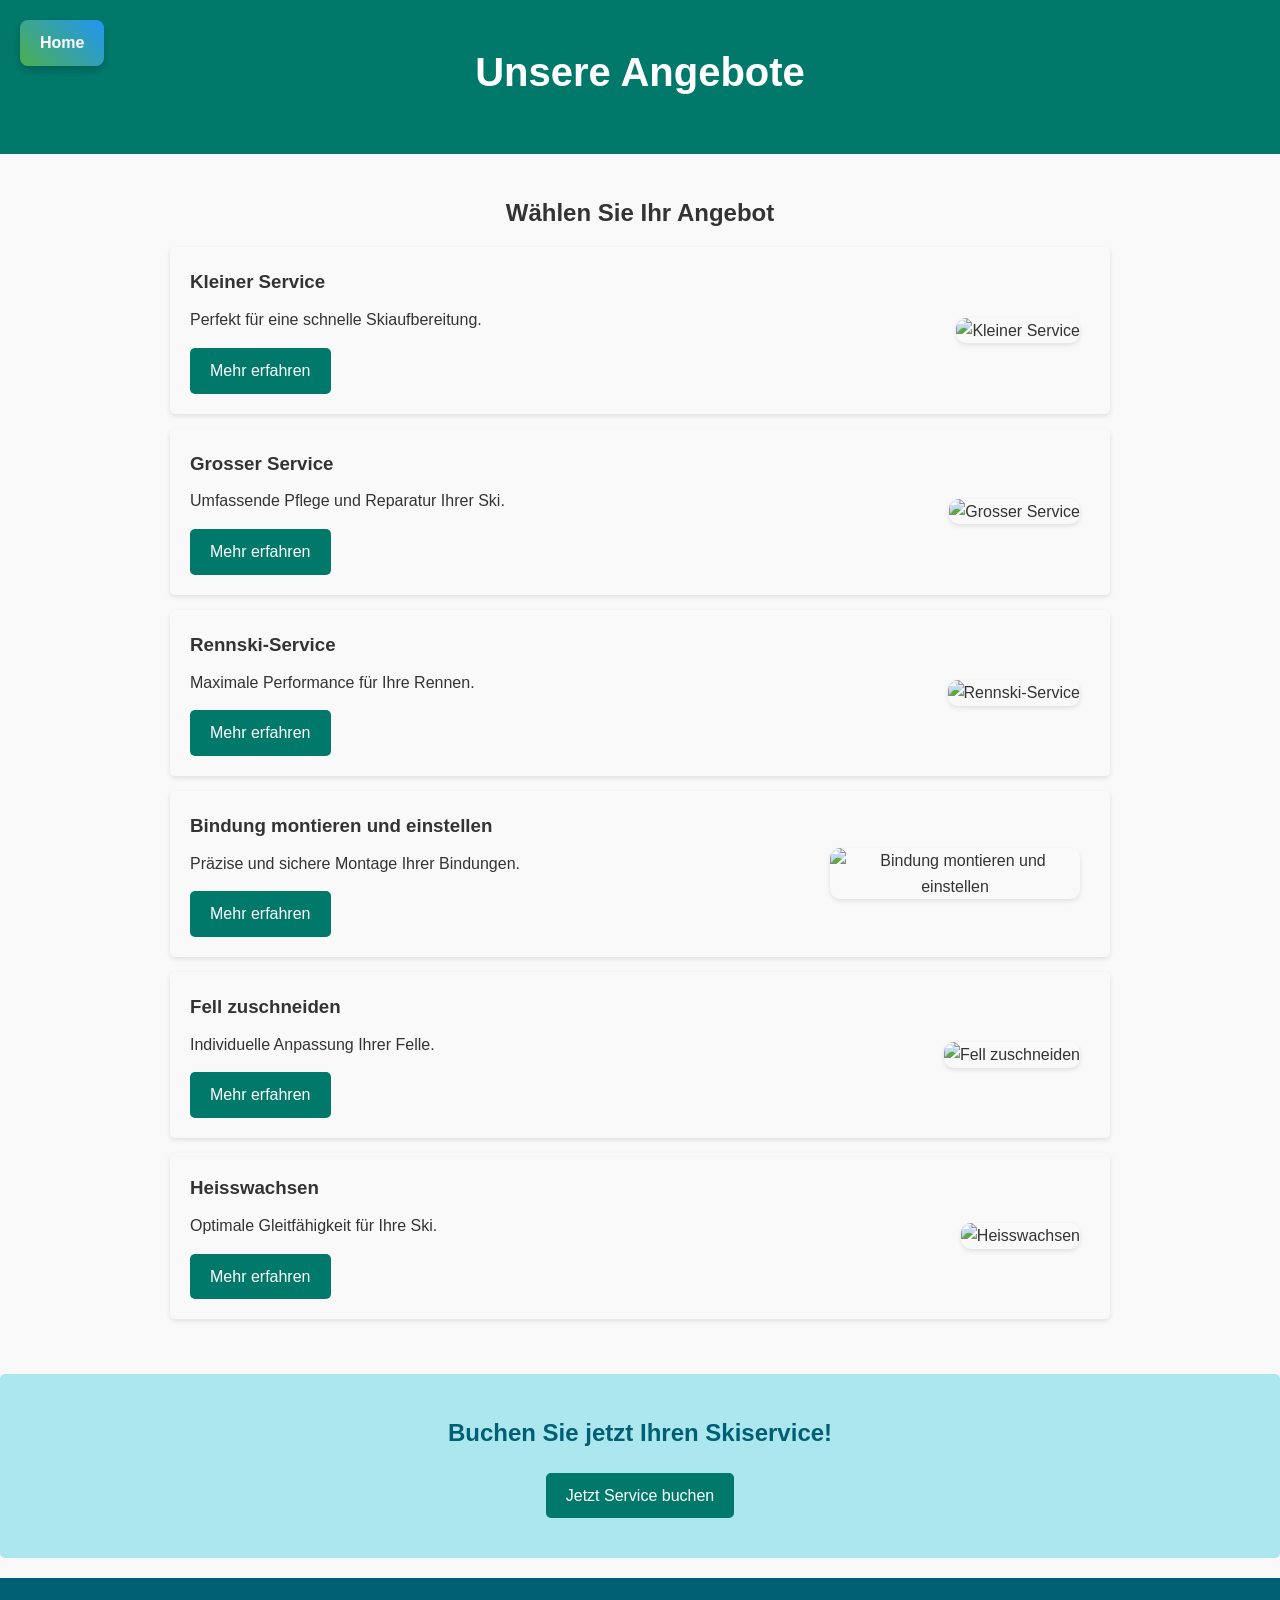
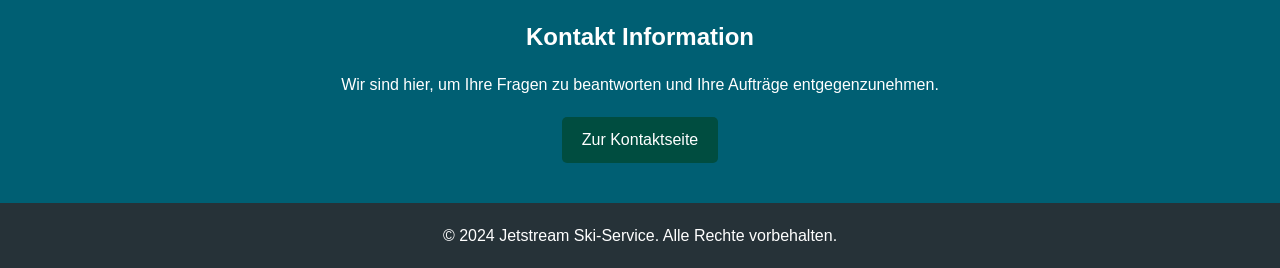
==== angebote.html @ f8b1b1ee "Add files via upload" ====
<!DOCTYPE html>
<html lang="de">
<head>
    <meta charset="UTF-8">
    <meta name="viewport" content="width=device-width, initial-scale=1.0">
    <title>Angebote | Jetstream Ski-Service</title>
    <link rel="stylesheet" href="style.css">
</head>
<body>

    <a href="index.html" class="top-left-button">Home</a>

    <header>
        <h1>Unsere Angebote</h1>
    </header>

    <section class="angebote-list">
        <h2>Wählen Sie Ihr Angebot</h2>

        <!-- Angebot 1 -->
        <div class="angebot-item">
            <div class="angebot-content">
                <h3>Kleiner Service</h3>
                <p>Perfekt für eine schnelle Skiaufbereitung.</p>
                <a href="kleiner-service.html" class="btn">Mehr erfahren</a>
            </div>
            <div class="angebot-photo">
                <img src="assets\Images\Photo1-1676316687-1024x1024.jpg" alt="Kleiner Service">
            </div>
        </div>

        <!-- Angebot 2 -->
        <div class="angebot-item">
            <div class="angebot-content">
                <h3>Grosser Service</h3>
                <p>Umfassende Pflege und Reparatur Ihrer Ski.</p>
                <a href="grosser-service.html" class="btn">Mehr erfahren</a>
            </div>
            <div class="angebot-photo">
                <img src="assets\Images\Photo2-1369519319-612x612.jpg" alt="Grosser Service">
            </div>
        </div>

        <!-- Angebot 3 -->
        <div class="angebot-item">
            <div class="angebot-content">
                <h3>Rennski-Service</h3>
                <p>Maximale Performance für Ihre Rennen.</p>
                <a href="rennski-service.html" class="btn">Mehr erfahren</a>
            </div>
            <div class="angebot-photo">
                <img src="assets\Images\Photo3-1182818811-612x612.jpg" alt="Rennski-Service">
            </div>
        </div>

        <!-- Angebot 4 -->
        <div class="angebot-item">
            <div class="angebot-content">
                <h3>Bindung montieren und einstellen</h3>
                <p>Präzise und sichere Montage Ihrer Bindungen.</p>
                <a href="bindung-montieren.html" class="btn">Mehr erfahren</a>
            </div>
            <div class="angebot-photo">
                <img src="assets\Images\Photo4-1326851610-612x612.jpg" alt="Bindung montieren und einstellen">
            </div>
        </div>

        <!-- Angebot 5 -->
        <div class="angebot-item">
            <div class="angebot-content">
                <h3>Fell zuschneiden</h3>
                <p>Individuelle Anpassung Ihrer Felle.</p>
                <a href="fell-zuschneiden.html" class="btn">Mehr erfahren</a>
            </div>
            <div class="angebot-photo">
                <img src="assets\Images\Photo5-577654822-612x612.jpg" alt="Fell zuschneiden">
            </div>
        </div>

        <!-- Angebot 6 -->
        <div class="angebot-item">
            <div class="angebot-content">
                <h3>Heisswachsen</h3>
                <p>Optimale Gleitfähigkeit für Ihre Ski.</p>
                <a href="heisswachsen.html" class="btn">Mehr erfahren</a>
            </div>
            <div class="angebot-photo">
                <img src="assets\Images\Photo6-516413721-612x612.jpg" alt="Heisswachsen">
            </div>
        </div>
    </section>

    <section class="cta">
        <h2>Buchen Sie jetzt Ihren Skiservice!</h2>
        <a href="anmeldung.html" class="btn">Jetzt Service buchen</a>
    </section>

    <section class="contact-section">
        <h2>Kontakt Information</h2>
        <p>Wir sind hier, um Ihre Fragen zu beantworten und Ihre Aufträge entgegenzunehmen.</p>
        <a href="kontakt.html" class="btn">Zur Kontaktseite</a>
    </section>
    

    <footer>
        <p>&copy; 2024 Jetstream Ski-Service. Alle Rechte vorbehalten.</p>
    </footer>
</body>
</html>
---- style.css ----
/* Reset */
body, h1, h2, h3, p, a {
    margin: 0;
    padding: 0;
    font-family: Arial, sans-serif;
    line-height: 1.6;
}

/* General Body Styles */
body {
    background-color: #f5f5f5;
    color: #333;
}

header, section, footer {
    padding: 20px;
    text-align: center;
}

a {
    color: #00796b;
    text-decoration: none;
}

a:hover {
    text-decoration: underline;
}

/* Hero Section */
.hero {
    position: relative;
    background: linear-gradient(135deg, #4facfe, #00f2fe); /* Blue Gradient */
    color: white;
    padding: 150px 20px;
    text-align: center;
}

.hero img, .hero video {
    position: absolute;
    top: 0;
    left: 0;
    width: 100%;
    height: 100%;
    object-fit: cover;
    z-index: -1;
    opacity: 0.6; /* Subtle overlay effect */
}

.hero-content {
    max-width: 800px;
    margin: 0 auto;
    background: rgba(0, 0, 0, 0.5);
    padding: 20px;
    border-radius: 10px;
}

.hero-content h1 {
    font-size: 3rem;
    margin-bottom: 15px;
}

.hero-content p {
    font-size: 1.5rem;
    margin: 0;
}

.hero {
    position: relative;
    background: url('assets/images/winter-7000429_1280.jpg') no-repeat center center/cover;
    color: white;
    padding: 150px 20px;
    text-align: center;
}


/* Services Section */
.services {
    background: #fff;
    padding: 40px 20px;
}

.services h2 {
    margin-bottom: 20px;
}

.services-list {
    display: flex;
    justify-content: space-around;
    flex-wrap: wrap;
}

.service-item {
    background: #f9f9f9;
    padding: 20px;
    margin: 10px;
    border-radius: 5px;
    box-shadow: 0 2px 5px rgba(0, 0, 0, 0.1);
    width: 30%;
    min-width: 250px;
    text-align: left;
}

.service-item h3 {
    margin-bottom: 10px;
}

/* Call to Action (Service Buchen) */
.cta {
    background: #ace7ef; /* Soft Pastel Blue */
    color: #005f73; /* Complementary teal text */
    padding: 40px 20px;
    border-radius: 5px;
}

.cta h2 {
    color: #005f73; /* Ensure heading is teal */
}

.cta .btn {
    display: inline-block;
    background: #00796b;
    color: white;
    padding: 10px 20px;
    text-decoration: none;
    margin-top: 20px;
    border-radius: 5px;
}

.cta .btn:hover {
    background: #004d40;
}

/* Contact Section */
.contact-section {
    background: #005f73; /* Deep Teal */
    color: white;
    padding: 40px 20px;
    text-align: center;
    margin-top: 20px;
}

.contact-section h2 {
    margin-bottom: 15px;
}

.contact-section p {
    margin-bottom: 20px;
}

.contact-section .btn {
    display: inline-block;
    background: #004d40;
    color: white;
    padding: 10px 20px;
    text-decoration: none;
    border-radius: 5px;
}

.contact-section .btn:hover {
    background: #00362f;
}

/* Footer */
footer {
    background: #263238;
    color: white;
    padding: 20px;
    text-align: center;
}

/* Angebote Page Styles */
.angebote-list {
    padding: 40px 20px;
    text-align: center;
}

.angebot-item {
    background: #f9f9f9;
    padding: 20px;
    margin: 15px auto;
    border-radius: 5px;
    box-shadow: 0 2px 5px rgba(0, 0, 0, 0.1);
    max-width: 600px;
    text-align: left;
}

.angebot-item h3 {
    margin-bottom: 10px;
}

.angebot-item p {
    margin-bottom: 15px;
}

.angebot-item .btn {
    display: inline-block;
    background: #00796b;
    color: white;
    padding: 10px 20px;
    text-decoration: none;
    border-radius: 5px;
}

.angebot-item .btn:hover {
    background: #004d40;
}

/* Responsive Design */
@media (max-width: 768px) {
    .services-list {
        flex-direction: column;
        align-items: center;
    }

    .service-item {
        width: 90%;
    }

    .angebot-item {
        width: 90%;
    }
}

/* Angebote Section */
.angebote-list {
    padding: 40px 20px;
    text-align: center;
}

.angebot-item {
    display: flex;
    align-items: center;
    justify-content: space-between;
    background: #f9f9f9;
    padding: 20px;
    margin: 15px auto;
    border-radius: 5px;
    box-shadow: 0 2px 5px rgba(0, 0, 0, 0.1);
    max-width: 900px;
    text-align: left;
}

.angebot-content {
    max-width: 60%; /* Text section takes 60% of the width */
}

.angebot-content h3 {
    margin-bottom: 10px;
}

.angebot-content p {
    margin-bottom: 15px;
}

.angebot-content .btn {
    display: inline-block;
    background: #00796b;
    color: white;
    padding: 10px 20px;
    text-decoration: none;
    border-radius: 5px;
}

.angebot-content .btn:hover {
    background: #004d40;
}

.angebot-photo {
    max-width: 30%; /* Photo section takes 30% of the width */
    text-align: center;
}

.angebot-photo img {
    width: 100%;
    height: auto;
    border-radius: 5px;
    box-shadow: 0 2px 5px rgba(0, 0, 0, 0.1);
}
/* Angebot Detail Page */
.angebot-detail {
    display: flex;
    flex-wrap: wrap;
    justify-content: center;
    align-items: center;
    padding: 20px;
}

.angebot-photo img {
    max-width: 100%;
    border-radius: 10px;
    box-shadow: 0 2px 5px rgba(0, 0, 0, 0.1);
    margin: 10px;
}

.angebot-description {
    max-width: 600px;
    margin: 20px;
    text-align: left;
}

.angebot-description ul {
    list-style-type: disc;
    padding-left: 20px;
}

.booking-info {
    background: #f9f9f9;
    padding: 20px;
    margin: 20px;
    border-radius: 10px;
    box-shadow: 0 2px 5px rgba(0, 0, 0, 0.1);
    text-align: left;
}

.booking-info table {
    width: 100%;
    border-collapse: collapse;
    margin: 10px 0;
}

.booking-info th, .booking-info td {
    border: 1px solid #ddd;
    padding: 8px;
    text-align: left;
}

.booking-info th {
    background-color: #00796b;
    color: white;
}

.booking-info .btn {
    display: inline-block;
    background: #00796b;
    color: white;
    padding: 10px 20px;
    text-decoration: none;
    border-radius: 5px;
    margin-top: 20px;
}

.booking-info .btn:hover {
    background: #004d40;
}

/* Add emphasis for price and duration */
.angebot-description p strong {
    color: #00796b;
    font-size: 1.2rem;
}

.booking-info table {
    width: 100%;
    border-collapse: collapse;
    margin: 10px 0;
}

.booking-info th, .booking-info td {
    border: 1px solid #ddd;
    padding: 8px;
    text-align: left;
}

.booking-info th {
    background-color: #00796b;
    color: white;
}

.booking-info th, .booking-info td {
    text-align: center;
    padding: 10px;
    border: 1px solid #ddd;
}

.booking-info th {
    background-color: #00796b;
    color: white;
}

.booking-info td {
    font-size: 1rem;
}

.booking-info td strong {
    color: #00796b;
}

/* Form Styles */
.registration-form {
    max-width: 700px;
    margin: 30px auto;
    padding: 30px;
    background: #f9f9f9;
    border-radius: 10px;
    box-shadow: 0 4px 10px rgba(0, 0, 0, 0.1);
}

.registration-form h2 {
    margin-bottom: 20px;
    color: #00796b;
    text-align: left;
}

.form-group {
    margin-bottom: 20px;
}

.form-group label {
    display: block;
    margin-bottom: 8px;
    font-weight: bold;
}

.form-group input, .form-group select {
    width: 100%;
    padding: 12px;
    border: 1px solid #ddd;
    border-radius: 5px;
    font-size: 1rem;
}

button.btn {
    background: #00796b;
    color: white;
    padding: 12px 20px;
    border: none;
    border-radius: 5px;
    font-size: 1.2rem;
    cursor: pointer;
    width: 100%;
}

button.btn:hover {
    background: #004d40;
}

/* Receipt Section */
.receipt-section {
    max-width: 700px;
    margin: 30px auto;
    padding: 30px;
    background: #e0f7fa;
    border-radius: 10px;
    box-shadow: 0 4px 10
}

/* General Styles */
body {
    font-family: Arial, sans-serif;
    margin: 0;
    padding: 0;
    background-color: #f9f9f9;
}

/* Header */
header {
    text-align: center;
    padding: 40px 20px;
    background: #00796b;
    color: white;
}

header h1 {
    font-size: 2.5rem;
    margin-bottom: 10px;
}

header p {
    font-size: 1.2rem;
}

/* Contact Details Section */
.contact-details {
    display: flex;
    flex-wrap: wrap;
    justify-content: space-around;
    margin: 20px auto;
    max-width: 1000px;
    padding: 20px;
    gap: 20px;
}

.contact-card {
    background: #ffffff;
    padding: 20px;
    border-radius: 10px;
    box-shadow: 0 4px 10px rgba(0, 0, 0, 0.1);
    text-align: center;
    flex: 1 1 calc(45% - 40px); /* Responsive sizing */
}

.contact-card h2 {
    color: #00796b;
    margin-bottom: 10px;
}

.contact-card p {
    margin: 5px 0;
}

/* Contact Form Section */
.contact-form-section {
    margin: 20px auto;
    max-width: 700px;
    padding: 20px;
    background: #ffffff;
    border-radius: 10px;
    box-shadow: 0 4px 10px rgba(0, 0, 0, 0.1);
    text-align: left;
}

.contact-form-section h2 {
    text-align: center;
    color: #00796b;
    margin-bottom: 20px;
}

.form-group {
    margin-bottom: 15px;
}

.form-group label {
    display: block;
    font-weight: bold;
    margin-bottom: 5px;
}

.form-group .required {
    color: red;
}

.form-group input,
.form-group textarea {
    width: 100%;
    padding: 10px;
    font-size: 1rem;
    border: 1px solid #ddd;
    border-radius: 5px;
}

button.btn {
    width: 100%;
    padding: 12px;
    font-size: 1.2rem;
    background: #00796b;
    color: white;
    border: none;
    border-radius: 5px;
    cursor: pointer;
}

button.btn:hover {
    background: #004d40;
}

.service-item.kleiner-service {
    background: url('assets/images/Photo1-1676316687-1024x1024.jpg') no-repeat center center/cover;
}

.service-item.grosser-service {
    background: url('assets/images/Photo2-1369519319-612x612.jpg') no-repeat center center/cover;
}

.service-item.rennski-service {
    background: url('assets/images/Photo3-1182818811-612x612.jpg') no-repeat center center/cover;
}

.service-item.bindung-montieren {
    background: url('assets/images/Photo4-1326851610-612x612.jpg') no-repeat center center/cover;
}

.service-item.fell-zuschneiden {
    background: url('assets/images/Photo5-577654822-612x612.jpg') no-repeat center center/cover;
}

.service-item.heisswachsen {
    background: url('assets/images/Photo6-516413721-612x612.jpg') no-repeat center center/cover;
}

.top-left-button {
    position: fixed;
    top: 20px;
    left: 20px;
    padding: 10px 20px;
    font-size: 16px;
    font-weight: bold;
    color: #ffffff;
    background: linear-gradient(45deg, #4CAF50, #2196F3);
    border: none;
    border-radius: 8px;
    text-decoration: none;
    box-shadow: 0px 4px 8px rgba(0, 0, 0, 0.2);
    transition: all 0.3s ease-in-out;
    z-index: 1000;
}

.top-left-button:hover {
    background: linear-gradient(45deg, #2196F3, #4CAF50);
    transform: scale(1.1);
    box-shadow: 0px 6px 12px rgba(0, 0, 0, 0.3);
}

@media (max-width: 768px) {
    .top-left-button {
        font-size: 14px;
        padding: 8px 16px;
    }
}
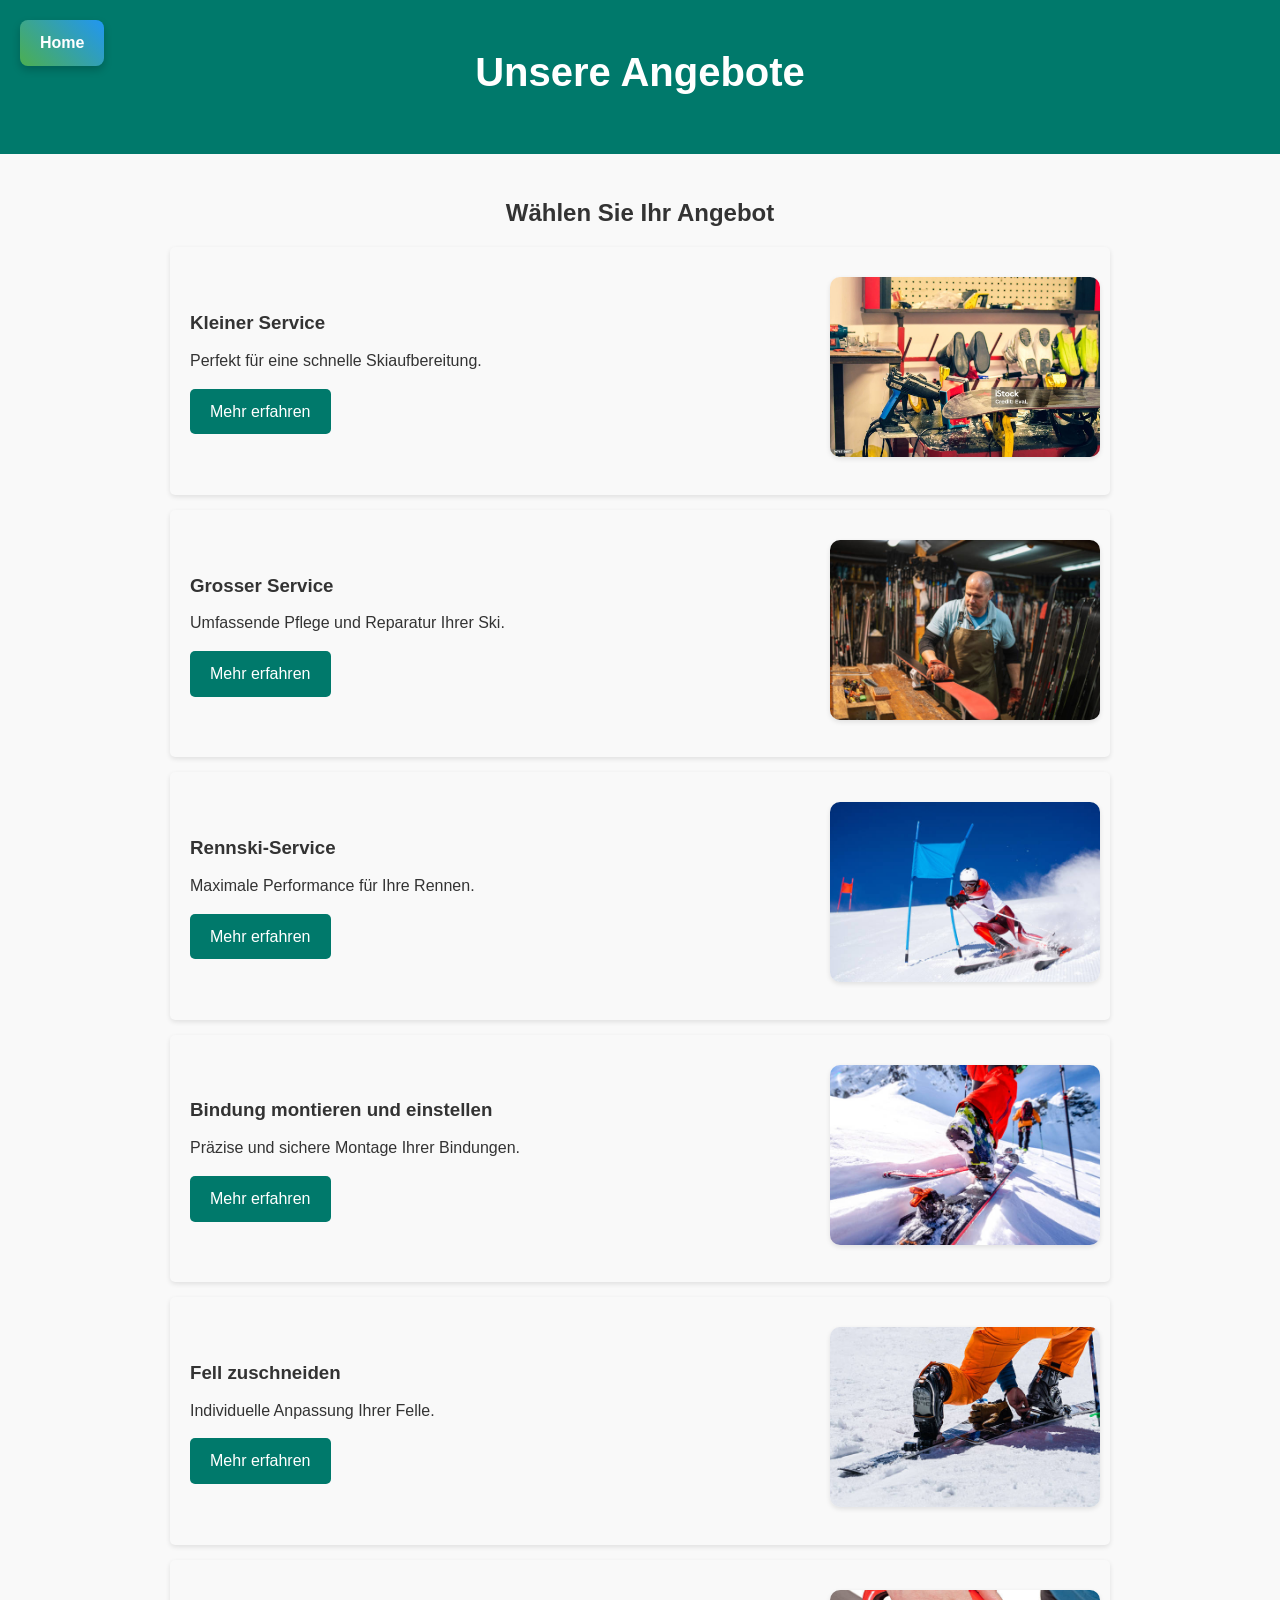
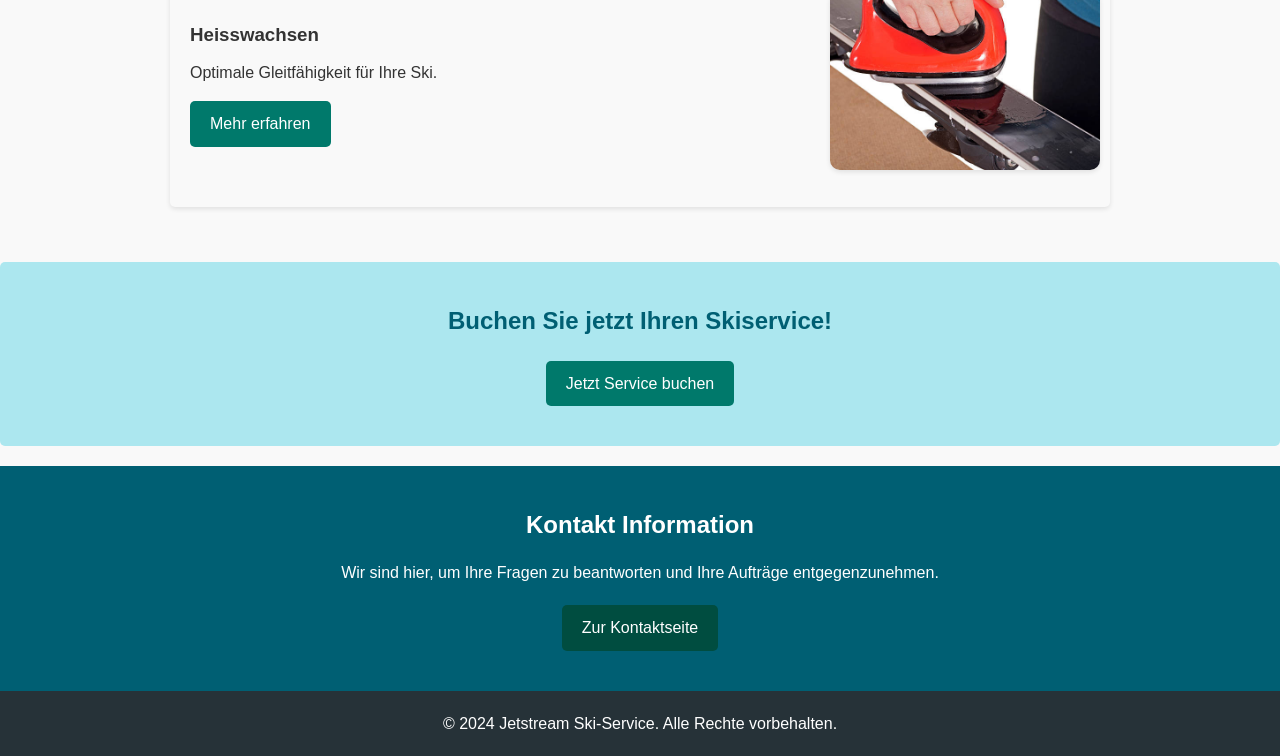
==== commit d8c37717: "Update angebote.html" ====
--- a/angebote.html
+++ b/angebote.html
@@ -25,7 +25,7 @@
                 <a href="kleiner-service.html" class="btn">Mehr erfahren</a>
             </div>
             <div class="angebot-photo">
-                <img src="assets\Images\Photo1-1676316687-1024x1024.jpg" alt="Kleiner Service">
+                <img src="Photo1-1676316687-1024x1024.jpg" alt="Kleiner Service">
             </div>
         </div>
 
@@ -37,7 +37,7 @@
                 <a href="grosser-service.html" class="btn">Mehr erfahren</a>
             </div>
             <div class="angebot-photo">
-                <img src="assets\Images\Photo2-1369519319-612x612.jpg" alt="Grosser Service">
+                <img src="Photo2-1369519319-612x612.jpg" alt="Grosser Service">
             </div>
         </div>
 
@@ -49,7 +49,7 @@
                 <a href="rennski-service.html" class="btn">Mehr erfahren</a>
             </div>
             <div class="angebot-photo">
-                <img src="assets\Images\Photo3-1182818811-612x612.jpg" alt="Rennski-Service">
+                <img src="Photo3-1182818811-612x612.jpg" alt="Rennski-Service">
             </div>
         </div>
 
@@ -61,7 +61,7 @@
                 <a href="bindung-montieren.html" class="btn">Mehr erfahren</a>
             </div>
             <div class="angebot-photo">
-                <img src="assets\Images\Photo4-1326851610-612x612.jpg" alt="Bindung montieren und einstellen">
+                <img src="Photo4-1326851610-612x612.jpg" alt="Bindung montieren und einstellen">
             </div>
         </div>
 
@@ -73,7 +73,7 @@
                 <a href="fell-zuschneiden.html" class="btn">Mehr erfahren</a>
             </div>
             <div class="angebot-photo">
-                <img src="assets\Images\Photo5-577654822-612x612.jpg" alt="Fell zuschneiden">
+                <img src="Photo5-577654822-612x612.jpg" alt="Fell zuschneiden">
             </div>
         </div>
 
@@ -85,7 +85,7 @@
                 <a href="heisswachsen.html" class="btn">Mehr erfahren</a>
             </div>
             <div class="angebot-photo">
-                <img src="assets\Images\Photo6-516413721-612x612.jpg" alt="Heisswachsen">
+                <img src="Photo6-516413721-612x612.jpg" alt="Heisswachsen">
             </div>
         </div>
     </section>
